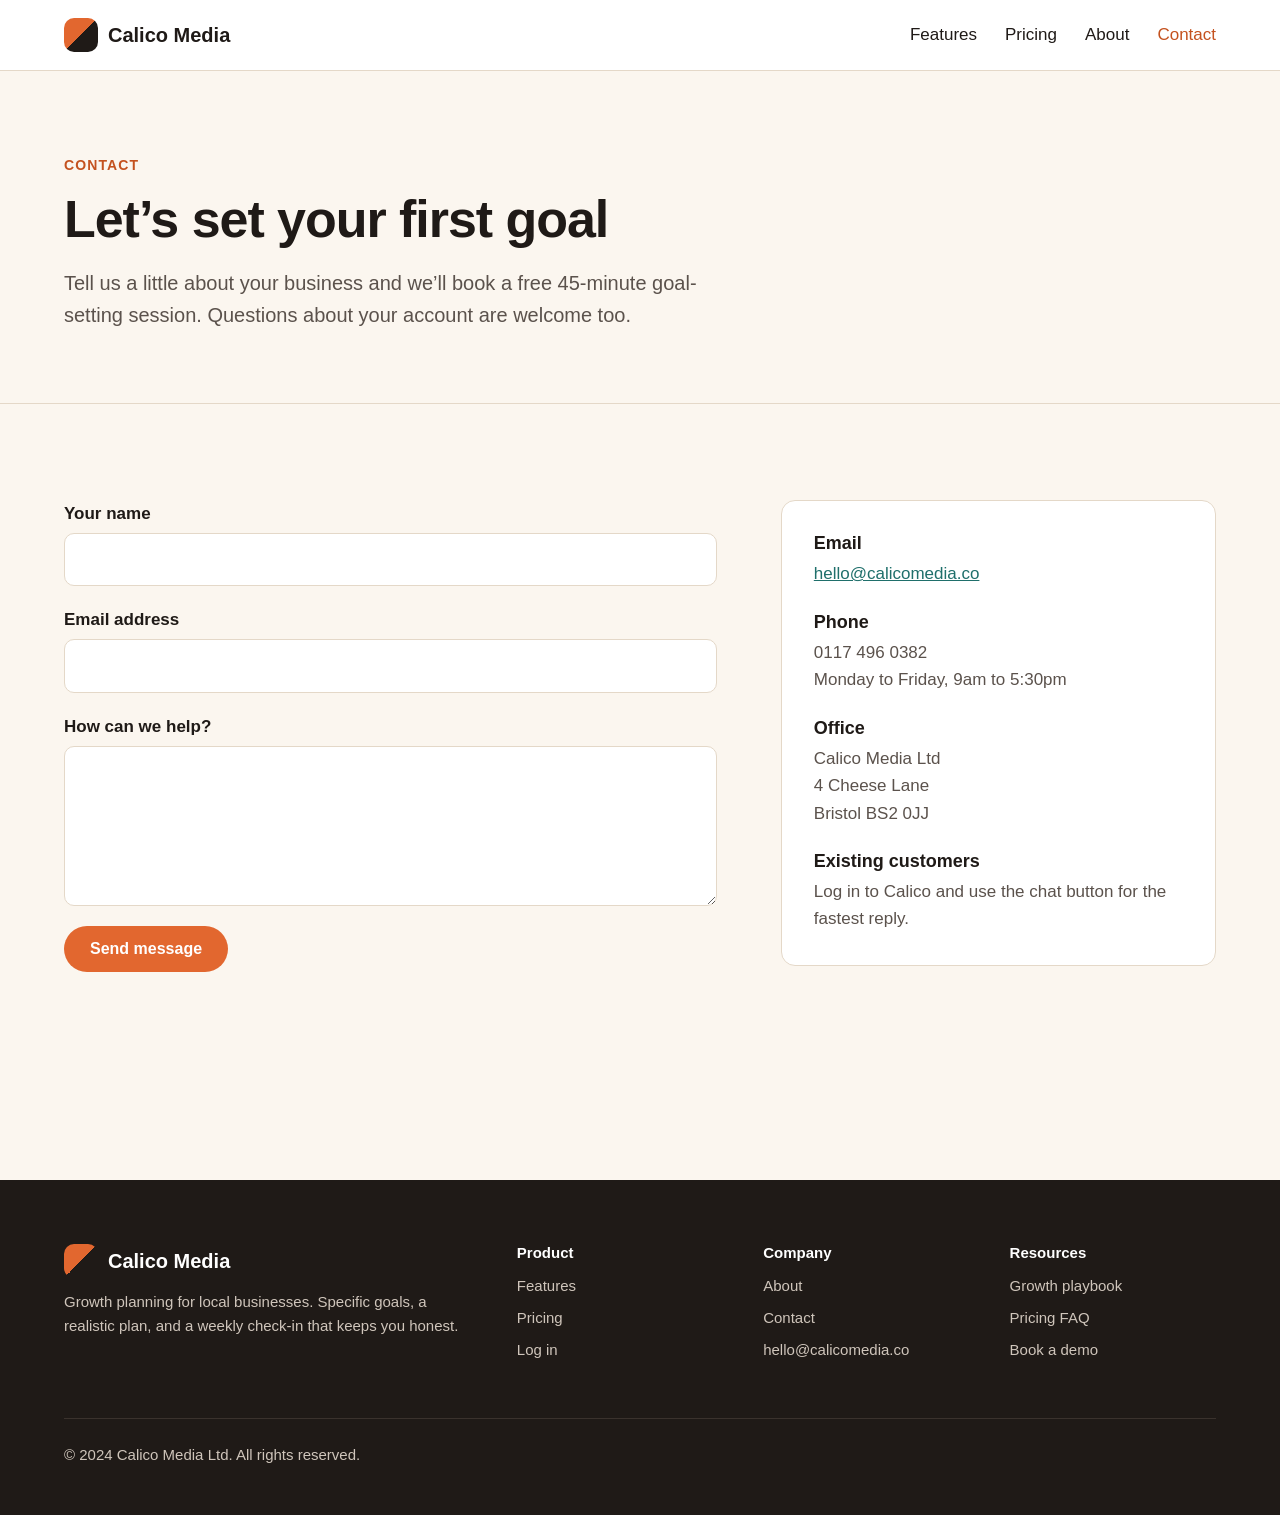
==== public/contact.html @ 6758a140 "Update Page Weight" ====
<!DOCTYPE html>
<html lang="en">
<head>
  <meta charset="utf-8">
  <meta name="viewport" content="width=device-width, initial-scale=1">
  <title>Contact | Calico Media</title>
  <meta name="description" content="Book a demo or ask us a question. We reply within one business day.">
  <link rel="stylesheet" href="css/styles.css">
</head>
<body>
  <header class="site-header">
    <div class="container">
      <a class="logo" href="index.html"><span class="logo-mark"></span>Calico Media</a>
      <nav aria-label="Main">
        <ul class="nav-links">
          <li><a href="features.html">Features</a></li>
          <li><a href="pricing.html">Pricing</a></li>
          <li><a href="about.html">About</a></li>
          <li><a href="contact.html" aria-current="page">Contact</a></li>
        </ul>
      </nav>
    </div>
  </header>

  <main>
    <section class="page-header">
      <div class="container">
        <span class="eyebrow">Contact</span>
        <h1>Let&rsquo;s set your first goal</h1>
        <p class="lead">Tell us a little about your business and we&rsquo;ll book a free 45-minute goal-setting session. Questions about your account are welcome too.</p>
      </div>
    </section>

    <section class="section">
      <div class="container contact-layout">
        <form class="contact-form" id="contact-form" action="/contact" method="post">
          <label for="name">Your name</label>
          <input type="text" id="name" name="name" required>

          <label for="email">Email address</label>
          <input type="email" id="email" name="email" required>

          <label for="message">How can we help?</label>
          <textarea id="message" name="message" required></textarea>

          <button class="btn" type="submit">Send message</button>
          <p class="form-status" id="form-status" role="status"></p>
        </form>

        <aside class="contact-aside">
          <h3>Email</h3>
          <p><a href="mailto:hello@calicomedia.co">hello@calicomedia.co</a></p>
          <h3>Phone</h3>
          <p>0117 496 0382<br>Monday to Friday, 9am to 5:30pm</p>
          <h3>Office</h3>
          <p>Calico Media Ltd<br>4 Cheese Lane<br>Bristol BS2 0JJ</p>
          <h3>Existing customers</h3>
          <p>Log in to Calico and use the chat button for the fastest reply.</p>
        </aside>
      </div>
    </section>
  </main>

  <footer class="site-footer">
    <div class="container">
      <div class="footer-grid">
        <div>
          <a class="logo" href="index.html"><span class="logo-mark"></span>Calico Media</a>
          <p>Growth planning for local businesses. Specific goals, a realistic plan, and a weekly check-in that keeps you honest.</p>
        </div>
        <div>
          <h4>Product</h4>
          <ul>
            <li><a href="features.html">Features</a></li>
            <li><a href="pricing.html">Pricing</a></li>
            <li><a href="https://app.calicomedia.co/login">Log in</a></li>
          </ul>
        </div>
        <div>
          <h4>Company</h4>
          <ul>
            <li><a href="about.html">About</a></li>
            <li><a href="contact.html">Contact</a></li>
            <li><a href="mailto:hello@calicomedia.co">hello@calicomedia.co</a></li>
          </ul>
        </div>
        <div>
          <h4>Resources</h4>
          <ul>
            <li><a href="index.html#playbook">Growth playbook</a></li>
            <li><a href="pricing.html#faq">Pricing FAQ</a></li>
            <li><a href="contact.html">Book a demo</a></li>
          </ul>
        </div>
      </div>
      <div class="footer-bottom">
        <p>&copy; 2024 Calico Media Ltd. All rights reserved.</p>
      </div>
    </div>
  </footer>
  <script src="js/contact.js"></script>
</body>
</html>
---- public/css/styles.css ----
/* Calico Media marketing site */

@font-face {
  font-family: 'Inter';
  font-style: normal;
  font-weight: 100 900;
  font-display: swap;
  src: url('../fonts/inter-latin-variable.woff2') format('woff2');
}

:root {
  --ink: #1f1a17;
  --ink-soft: #5b524c;
  --cream: #fbf6ef;
  --sand: #f1e7da;
  --white: #ffffff;
  --orange: #e2672f;
  --orange-dark: #c4521f;
  --teal: #1f6f6b;
  --line: #e4d8c8;
  --radius: 14px;
}

*,
*::before,
*::after {
  box-sizing: border-box;
}

body {
  margin: 0;
  font-family: 'Inter', -apple-system, BlinkMacSystemFont, 'Segoe UI', sans-serif;
  font-weight: 400;
  font-size: 17px;
  line-height: 1.6;
  color: var(--ink);
  background: var(--cream);
}

h1,
h2,
h3,
h4 {
  font-weight: 700;
  line-height: 1.2;
  margin: 0 0 16px;
}

h1 {
  font-size: 52px;
  letter-spacing: -0.02em;
}

h2 {
  font-size: 38px;
  letter-spacing: -0.01em;
}

h3 {
  font-size: 22px;
}

p {
  margin: 0 0 16px;
}

a {
  color: var(--teal);
}

img {
  max-width: 100%;
}

.container {
  max-width: 1200px;
  margin: 0 auto;
  padding: 0 24px;
}

.section {
  padding: 96px 0;
}

.section--sand {
  background: var(--sand);
}

.eyebrow {
  display: inline-block;
  font-size: 14px;
  font-weight: 700;
  letter-spacing: 0.08em;
  text-transform: uppercase;
  color: var(--orange-dark);
  margin-bottom: 12px;
}

.lead {
  font-size: 20px;
  color: var(--ink-soft);
  max-width: 640px;
}

.section-intro {
  max-width: 680px;
  margin-bottom: 48px;
}

.btn {
  display: inline-block;
  padding: 14px 26px;
  border-radius: 999px;
  background: var(--orange);
  color: var(--white);
  font-weight: 700;
  text-decoration: none;
  border: 0;
  font-size: 16px;
  font-family: inherit;
  cursor: pointer;
}

.btn:hover {
  background: var(--orange-dark);
}

.btn--ghost {
  background: transparent;
  color: inherit;
  box-shadow: inset 0 0 0 2px currentColor;
}

.btn--ghost:hover {
  background: rgba(255, 255, 255, 0.1);
}

/* Header */

.site-header {
  background: var(--white);
  border-bottom: 1px solid var(--line);
}

.site-header .container {
  display: flex;
  flex-wrap: wrap;
  align-items: center;
  justify-content: space-between;
  gap: 12px 32px;
  padding-top: 18px;
  padding-bottom: 18px;
}

.logo {
  display: flex;
  align-items: center;
  gap: 10px;
  flex-shrink: 0;
  font-size: 20px;
  font-weight: 700;
  color: var(--ink);
  text-decoration: none;
}

.logo-mark {
  width: 34px;
  height: 34px;
  border-radius: 10px;
  background: linear-gradient(135deg, var(--orange) 0%, var(--orange) 50%, var(--ink) 50%, var(--ink) 100%);
}

.nav-links {
  display: flex;
  flex-wrap: wrap;
  align-items: center;
  gap: 8px 28px;
  list-style: none;
  margin: 0;
  padding: 0;
}

.nav-links a {
  color: var(--ink);
  text-decoration: none;
}

.nav-links a:hover,
.nav-links a[aria-current='page'] {
  color: var(--orange-dark);
}

.site-header--home {
  background: var(--ink);
  border-bottom: 0;
}

.site-header--home .logo,
.site-header--home .nav-links a {
  color: var(--white);
}

.site-header--home .logo-mark {
  background: linear-gradient(135deg, var(--orange) 0%, var(--orange) 50%, var(--white) 50%, var(--white) 100%);
}

.site-header--home .container {
  flex-wrap: nowrap;
}

.site-header--home nav {
  min-width: 0;
}

.site-header--home .nav-links {
  flex-wrap: nowrap;
  gap: 0;
}

.site-header--home .nav-links li {
  min-width: 0;
}

.site-header--home .nav-links a {
  display: block;
  padding: 0 14px;
  white-space: nowrap;
}

.site-header--home .nav-links li:last-child {
  flex-shrink: 0;
}

.site-header--home .nav-links .btn {
  margin-left: 12px;
  padding: 10px 20px;
}

/* Home hero */

.hero {
  background: var(--ink);
  color: var(--white);
  padding: 56px 0 88px;
}

.hero-inner {
  display: flex;
  align-items: center;
  gap: 56px;
}

.hero-text {
  flex: 1;
}

.hero-text .lead {
  color: #d9cfc5;
}

.hero-actions {
  display: flex;
  flex-wrap: wrap;
  gap: 12px;
  margin-top: 32px;
}

.hero-media {
  width: 600px;
  flex-shrink: 0;
}

.hero-image {
  width: 100%;
  aspect-ratio: 4 / 3;
  object-fit: cover;
  border-radius: var(--radius);
  display: block;
}

/* Trust strip */

.trust {
  padding: 40px 0;
  border-bottom: 1px solid var(--line);
  text-align: center;
}

.trust p {
  color: var(--ink-soft);
  font-size: 15px;
}

.trust-list {
  display: flex;
  flex-wrap: wrap;
  justify-content: center;
  gap: 12px 40px;
  list-style: none;
  margin: 0;
  padding: 0;
  font-weight: 700;
  font-size: 18px;
  color: #8a7d72;
}

/* Steps */

.steps {
  display: grid;
  grid-template-columns: repeat(auto-fit, minmax(240px, 1fr));
  gap: 24px;
}

.step {
  background: var(--white);
  border: 1px solid var(--line);
  border-radius: var(--radius);
  padding: 32px;
}

.step-number {
  display: inline-flex;
  align-items: center;
  justify-content: center;
  width: 40px;
  height: 40px;
  border-radius: 50%;
  background: var(--sand);
  color: var(--orange-dark);
  font-weight: 700;
  margin-bottom: 16px;
}

/* Check list */

.check-list {
  list-style: none;
  margin: 24px 0 0;
  padding: 0;
}

.check-list li {
  position: relative;
  padding-left: 32px;
  margin-bottom: 14px;
}

.check-list li::before {
  content: '';
  position: absolute;
  left: 0;
  top: 6px;
  width: 16px;
  height: 16px;
  border-radius: 50%;
  background: var(--teal);
  box-shadow: inset 0 0 0 4px #cfe6e4;
}

/* FAQ */

.faq {
  max-width: 820px;
}

.faq details {
  border-top: 1px solid var(--line);
  padding: 20px 0;
}

.faq details:last-child {
  border-bottom: 1px solid var(--line);
}

.faq summary {
  font-weight: 700;
  font-size: 19px;
  cursor: pointer;
}

.faq details p {
  margin-top: 12px;
  color: var(--ink-soft);
}

/* Feature rows */

.feature-row {
  display: grid;
  grid-template-columns: 1fr 1fr;
  gap: 64px;
  align-items: center;
  margin-bottom: 96px;
}

.feature-row:last-child {
  margin-bottom: 0;
}

.feature-row--reverse .feature-media {
  order: 2;
}

.feature-media img {
  display: block;
  width: 100%;
  aspect-ratio: 4 / 3;
  object-fit: cover;
  border-radius: var(--radius);
}

/* Playbook */

.playbook-grid {
  display: grid;
  grid-template-columns: repeat(auto-fit, minmax(300px, 1fr));
  gap: 28px;
}

/* Card grid */

.card-grid {
  display: grid;
  grid-template-columns: repeat(3, 1fr);
  gap: 28px;
}

.card {
  background: var(--white);
  border: 1px solid var(--line);
  border-radius: var(--radius);
  overflow: hidden;
}

.card img {
  display: block;
  width: 100%;
  aspect-ratio: 16 / 10;
  object-fit: cover;
}

.card-body {
  padding: 24px 28px 28px;
}

.card-body p {
  color: var(--ink-soft);
}

.card-tag {
  font-size: 13px;
  font-weight: 700;
  text-transform: uppercase;
  letter-spacing: 0.06em;
  color: var(--teal);
}

.icon-dot {
  width: 44px;
  height: 44px;
  border-radius: 12px;
  background: var(--sand);
  margin-bottom: 18px;
  position: relative;
}

.icon-dot::after {
  content: '';
  position: absolute;
  inset: 13px;
  border-radius: 50%;
  background: var(--orange);
}

/* CTA band */

.cta-band {
  background: var(--ink);
  color: var(--white);
  border-radius: 24px;
  overflow: hidden;
}

.cta-band img {
  display: block;
  width: 100%;
  aspect-ratio: 21 / 8;
  object-fit: cover;
}

.cta-body {
  padding: 48px;
  display: flex;
  flex-wrap: wrap;
  align-items: center;
  justify-content: space-between;
  gap: 24px;
}

.cta-body h2 {
  margin: 0;
  max-width: 620px;
}

/* Page header (inner pages) */

.page-header {
  padding: 80px 0 56px;
  border-bottom: 1px solid var(--line);
}

/* Pricing */

.pricing-grid {
  display: grid;
  grid-template-columns: repeat(auto-fit, minmax(260px, 1fr));
  gap: 24px;
  align-items: stretch;
}

.pricing-card {
  background: var(--white);
  border: 1px solid var(--line);
  border-radius: var(--radius);
  padding: 36px 32px;
  display: flex;
  flex-direction: column;
}

.pricing-card--featured {
  border: 2px solid var(--orange);
  box-shadow: 0 24px 48px rgba(226, 103, 47, 0.14);
}

.plan-badge {
  align-self: flex-start;
  font-size: 13px;
  font-weight: 700;
  background: var(--orange);
  color: var(--white);
  border-radius: 999px;
  padding: 4px 12px;
  margin-bottom: 16px;
}

.price {
  font-size: 48px;
  font-weight: 700;
  margin: 8px 0 4px;
}

.price small {
  font-size: 17px;
  font-weight: 400;
  color: var(--ink-soft);
}

.pricing-card .check-list {
  flex: 1;
  margin-bottom: 28px;
}

.pricing-card .btn {
  text-align: center;
}

.pricing-note {
  margin-top: 32px;
  color: var(--ink-soft);
  font-size: 15px;
}

/* About */

.stats {
  display: grid;
  grid-template-columns: repeat(auto-fit, minmax(160px, 1fr));
  gap: 16px;
}

.stat {
  background: var(--white);
  border: 1px solid var(--line);
  border-radius: var(--radius);
  padding: 28px 20px;
}

.stat-number {
  display: block;
  font-size: 48px;
  font-weight: 700;
  color: var(--orange-dark);
}

.stat-label {
  display: block;
  font-size: 15px;
  color: var(--ink-soft);
}

.prose {
  max-width: 720px;
}

.team-grid {
  display: grid;
  grid-template-columns: repeat(auto-fit, minmax(220px, 1fr));
  gap: 24px;
}

.person {
  background: var(--white);
  border: 1px solid var(--line);
  border-radius: var(--radius);
  padding: 28px;
}

.avatar {
  width: 56px;
  height: 56px;
  border-radius: 50%;
  background: var(--sand);
  color: var(--orange-dark);
  display: flex;
  align-items: center;
  justify-content: center;
  font-weight: 700;
  margin-bottom: 16px;
}

.person p {
  color: var(--ink-soft);
  font-size: 15px;
  margin: 0;
}

/* Contact */

.contact-layout {
  display: grid;
  grid-template-columns: 3fr 2fr;
  gap: 64px;
}

.contact-form label {
  display: block;
  font-weight: 700;
  margin-bottom: 6px;
}

.contact-form input,
.contact-form textarea {
  display: block;
  width: 100%;
  font: inherit;
  padding: 12px 14px;
  border: 1px solid var(--line);
  border-radius: 10px;
  background: var(--white);
  margin-bottom: 20px;
}

.contact-form textarea {
  min-height: 160px;
  resize: vertical;
}

.form-status {
  margin-top: 16px;
  font-weight: 700;
}

.form-status--success {
  color: var(--teal);
}

.form-status--error {
  color: #b3261e;
}

.contact-aside {
  background: var(--white);
  border: 1px solid var(--line);
  border-radius: var(--radius);
  padding: 32px;
  align-self: start;
}

.contact-aside h3 {
  font-size: 18px;
  margin-top: 24px;
  margin-bottom: 6px;
}

.contact-aside h3:first-child {
  margin-top: 0;
}

.contact-aside p {
  color: var(--ink-soft);
  margin: 0;
}

/* Footer */

.site-footer {
  background: var(--ink);
  color: #cfc5bb;
  padding: 64px 0 32px;
  margin-top: 96px;
  font-size: 15px;
}

.footer-grid {
  display: grid;
  grid-template-columns: 2fr 1fr 1fr 1fr;
  gap: 40px;
}

.site-footer h4 {
  color: var(--white);
  font-size: 15px;
  margin-bottom: 12px;
}

.site-footer ul {
  list-style: none;
  margin: 0;
  padding: 0;
}

.site-footer li {
  margin-bottom: 8px;
}

.site-footer a {
  color: #cfc5bb;
  text-decoration: none;
}

.site-footer a:hover {
  color: var(--white);
}

.site-footer .logo {
  color: var(--white);
  margin-bottom: 12px;
}

.footer-bottom {
  border-top: 1px solid #3a322d;
  margin-top: 48px;
  padding-top: 24px;
}

@media (max-width: 1100px) {
  .site-header--home .container {
    flex-wrap: wrap;
  }

  .site-header--home nav {
    width: 100%;
  }

  .site-header--home .nav-links {
    flex-wrap: wrap;
    gap: 8px 12px;
  }

  .site-header--home .nav-links a {
    padding: 0 8px;
  }
}

@media (max-width: 1024px) {
  .hero-inner {
    flex-direction: column;
    align-items: stretch;
    gap: 32px;
  }

  .hero-media {
    width: 100%;
  }
}

@media (max-width: 768px) {
  h1 {
    font-size: 40px;
  }

  h2 {
    font-size: 30px;
  }

  .section {
    padding: 64px 0;
  }

  .feature-row {
    grid-template-columns: 1fr;
    gap: 32px;
    margin-bottom: 64px;
  }

  .feature-row--reverse .feature-media {
    order: 0;
  }

  .card-grid {
    grid-template-columns: 1fr;
  }

  .contact-layout {
    grid-template-columns: 1fr;
    gap: 40px;
  }

  .footer-grid {
    grid-template-columns: 1fr 1fr;
  }
}

@media (max-width: 480px) {
  h1 {
    font-size: 34px;
  }

  .card-grid {
    grid-template-columns: 1fr;
  }

  .cta-body {
    padding: 32px 24px;
  }

  .footer-grid {
    grid-template-columns: 1fr;
  }
}
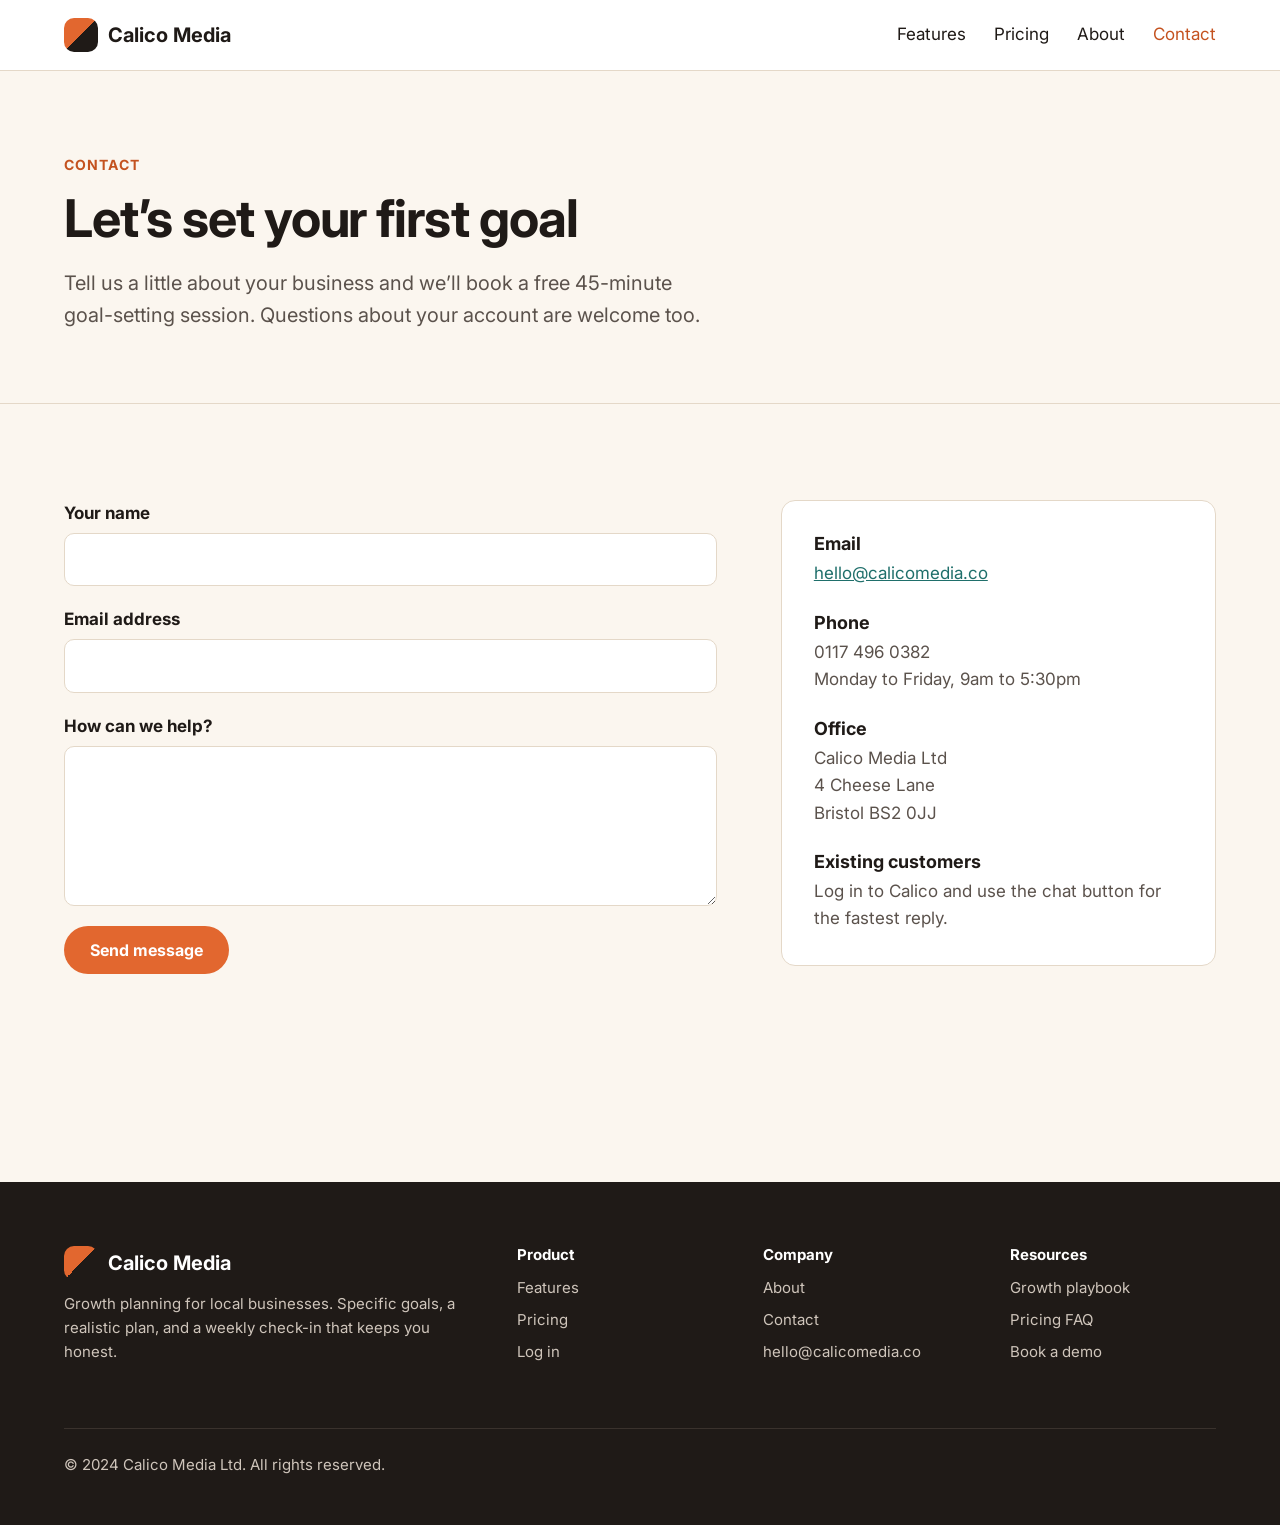
==== commit 3de1fb90: "initial commit" ====
--- a/public/contact.html
+++ b/public/contact.html
@@ -5,6 +5,9 @@
   <meta name="viewport" content="width=device-width, initial-scale=1">
   <title>Contact | Calico Media</title>
   <meta name="description" content="Book a demo or ask us a question. We reply within one business day.">
+  <link rel="preconnect" href="https://fonts.googleapis.com">
+  <link rel="preconnect" href="https://fonts.gstatic.com" crossorigin>
+  <link href="https://fonts.googleapis.com/css2?family=Inter:wght@100;200;300;400;500;600;700;800;900&display=swap" rel="stylesheet">
   <link rel="stylesheet" href="css/styles.css">
 </head>
 <body>
@@ -34,6 +37,13 @@
     <section class="section">
       <div class="container contact-layout">
         <form class="contact-form" id="contact-form" action="/contact" method="post">
+          <input type="hidden" id="form-loaded-at" name="form_loaded_at">
+
+          <div class="contact-form__honeypot" aria-hidden="true">
+            <label for="website">Website</label>
+            <input type="text" id="website" name="website" tabindex="-1" autocomplete="off">
+          </div>
+
           <label for="name">Your name</label>
           <input type="text" id="name" name="name" required>
 
--- a/public/css/styles.css
+++ b/public/css/styles.css
@@ -1,12 +1,4 @@
 /* Calico Media marketing site */
-
-@font-face {
-  font-family: 'Inter';
-  font-style: normal;
-  font-weight: 100 900;
-  font-display: swap;
-  src: url('../fonts/inter-latin-variable.woff2') format('woff2');
-}
 
 :root {
   --ink: #1f1a17;
@@ -414,7 +406,7 @@
 
 .playbook-grid {
   display: grid;
-  grid-template-columns: repeat(auto-fit, minmax(300px, 1fr));
+  grid-template-columns: repeat(3, 1fr);
   gap: 28px;
 }
 
@@ -647,6 +639,14 @@
   display: block;
   font-weight: 700;
   margin-bottom: 6px;
+}
+
+.contact-form__honeypot {
+  position: absolute;
+  left: -10000px;
+  width: 1px;
+  height: 1px;
+  overflow: hidden;
 }
 
 .contact-form input,
@@ -754,37 +754,6 @@
   padding-top: 24px;
 }
 
-@media (max-width: 1100px) {
-  .site-header--home .container {
-    flex-wrap: wrap;
-  }
-
-  .site-header--home nav {
-    width: 100%;
-  }
-
-  .site-header--home .nav-links {
-    flex-wrap: wrap;
-    gap: 8px 12px;
-  }
-
-  .site-header--home .nav-links a {
-    padding: 0 8px;
-  }
-}
-
-@media (max-width: 1024px) {
-  .hero-inner {
-    flex-direction: column;
-    align-items: stretch;
-    gap: 32px;
-  }
-
-  .hero-media {
-    width: 100%;
-  }
-}
-
 @media (max-width: 768px) {
   h1 {
     font-size: 40px;
@@ -809,7 +778,7 @@
   }
 
   .card-grid {
-    grid-template-columns: 1fr;
+    grid-template-columns: repeat(2, 1fr);
   }
 
   .contact-layout {
